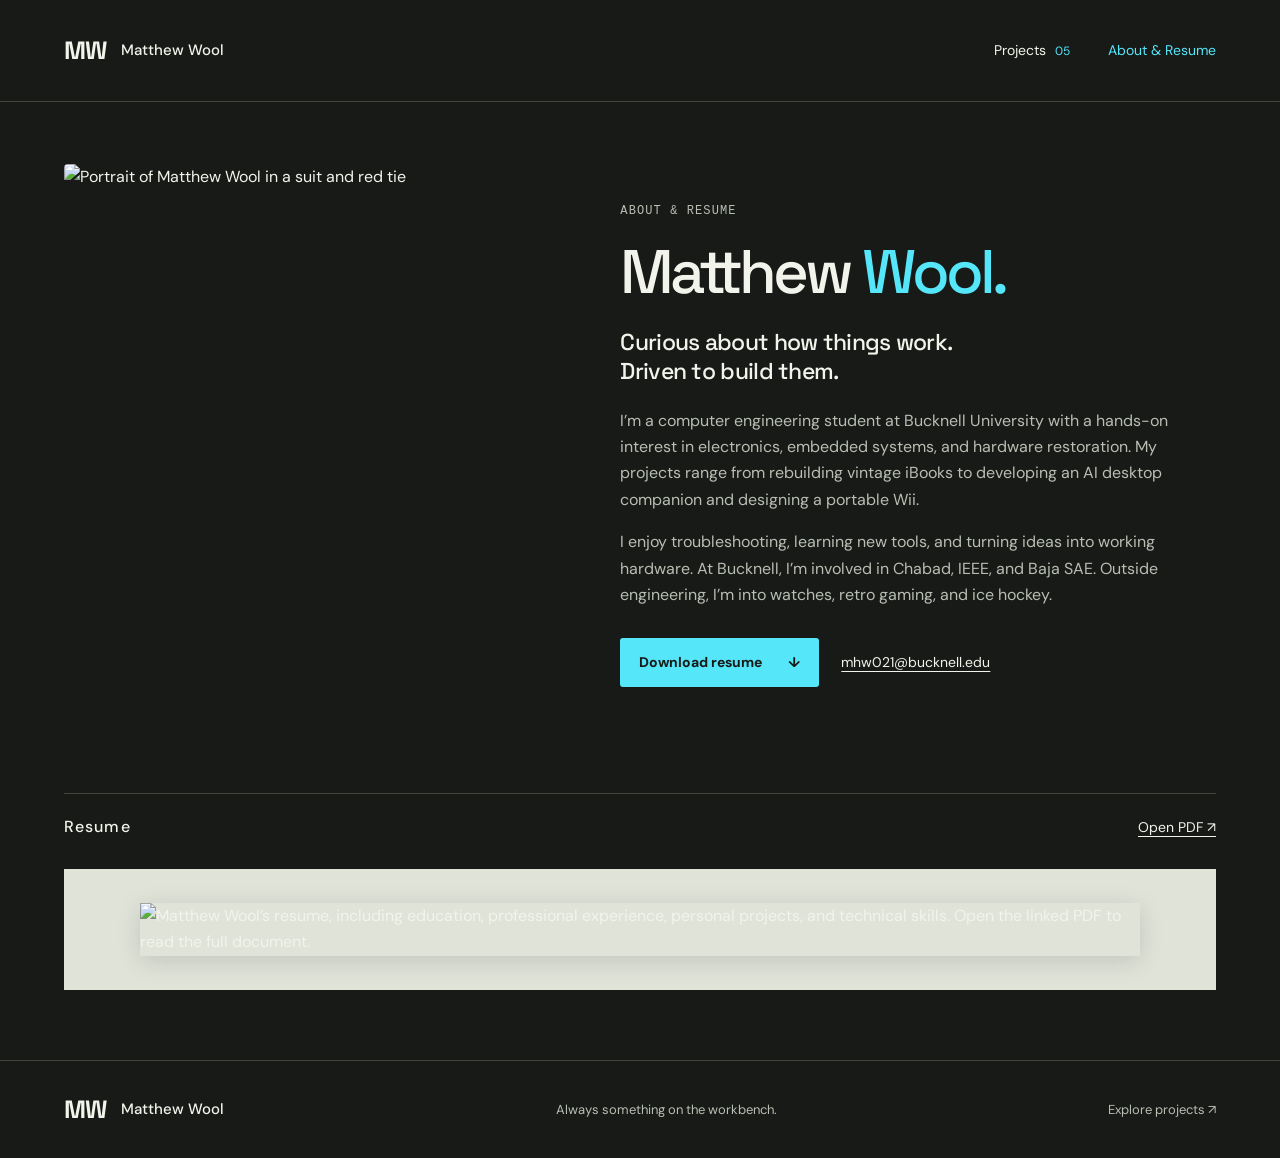
==== about.html @ efd928ee "Add files via upload" ====
<!doctype html>
<html lang="en"><head><meta charset="utf-8"><meta name="viewport" content="width=device-width,initial-scale=1"><title>About &amp; Resume — Matthew Wool</title><meta name="description" content="About Matthew Wool, a computer engineering student at Bucknell University. View and download his resume."><link rel="icon" href="data:image/svg+xml,%3Csvg xmlns='http://www.w3.org/2000/svg' viewBox='0 0 32 32'%3E%3Crect width='32' height='32' rx='6' fill='%2355e6fa'/%3E%3Ctext x='4' y='23' font-family='Arial' font-weight='bold' font-size='20' fill='%23191b18'%3EM%3C/text%3E%3C/svg%3E"><link rel="stylesheet" href="style.css"></head>
<body><a class="skip" href="#about-me">Skip to content</a><header><a class="brand" href="index.html">MW<span>Matthew Wool</span></a><nav aria-label="Main navigation"><a href="index.html#projects">Projects <span>05</span></a><a href="about.html" aria-current="page">About &amp; Resume</a></nav></header>
<main class="resume-page"><section id="about-me" class="bio"><div class="bio-portrait"><img src="assets/matthew-wool-portrait.jpg" alt="Portrait of Matthew Wool in a suit and red tie" width="1111" height="1416"></div><div class="bio-copy"><span class="eyebrow">ABOUT &amp; RESUME</span><h1>Matthew <em>Wool.</em></h1><h2>Curious about how things work.<br>Driven to build them.</h2><p>I’m a computer engineering student at Bucknell University with a hands-on interest in electronics, embedded systems, and hardware restoration. My projects range from rebuilding vintage iBooks to developing an AI desktop companion and designing a portable Wii.</p><p>I enjoy troubleshooting, learning new tools, and turning ideas into working hardware. At Bucknell, I’m involved in Chabad, IEEE, and Baja SAE. Outside engineering, I’m into watches, retro gaming, and ice hockey.</p><div class="resume-actions"><a class="button" href="assets/matthew-wool-resume.pdf" download="Matthew-Wool-Resume.pdf">Download resume <span aria-hidden="true">↓</span></a><a class="text-link" href="mailto:mhw021@bucknell.edu">mhw021@bucknell.edu</a></div></div></section>
<section class="resume-document" aria-labelledby="resume-heading"><div class="section-label"><h2 id="resume-heading">Resume</h2><a class="text-link" href="assets/matthew-wool-resume.pdf" target="_blank" rel="noopener">Open PDF ↗</a></div><a class="resume-preview" href="assets/matthew-wool-resume.pdf" target="_blank" rel="noopener" aria-label="Open Matthew Wool’s full resume as a PDF"><img src="assets/resume-preview.png" alt="Matthew Wool’s resume, including education, professional experience, personal projects, and technical skills. Open the linked PDF to read the full document."></a></section></main>
<footer><a class="brand" href="index.html">MW<span>Matthew Wool</span></a><span>Always something on the workbench.</span><a href="index.html#projects">Explore projects ↗</a></footer></body></html>
---- style.css ----
@import url('https://fonts.googleapis.com/css2?family=DM+Sans:wght@400;500;600;700&family=Space+Grotesk:wght@400;500;600;700&display=swap');
:root{color-scheme:dark;--bg:#171a17;--panel:#222621;--text:#f2f4eb;--muted:#b9beb3;--line:#40463b;--accent:#55e6fa}*{box-sizing:border-box}html{scroll-behavior:smooth;scroll-padding-top:28px}body{margin:0;background:var(--bg);color:var(--text);font-family:'DM Sans',Arial,sans-serif;font-size:16px;line-height:1.65}a{color:inherit;text-decoration:none}header,main,footer{max-width:1440px;margin:auto}header{padding:30px 5%;display:flex;align-items:center;justify-content:space-between;border-bottom:1px solid var(--line)}.brand{display:flex;gap:15px;align-items:center;font-family:'Space Grotesk',sans-serif;font-size:25px;font-weight:700;letter-spacing:-1px}.brand span{font-family:'DM Sans',sans-serif;letter-spacing:0;font-size:15px;font-weight:500}nav{display:flex;gap:38px;font-size:14px}nav span{color:var(--accent);font-size:12px;margin-left:5px}.hero{padding:48px 5% 65px}.eyebrow,.section-label,.project-meta,.serial,.photo-caption{font-family:monospace;font-size:12px;letter-spacing:1.1px}.eyebrow{display:flex;justify-content:space-between;color:var(--muted)}h1,h2,h3,h4,p{margin:0}h1{font-family:'Space Grotesk',Arial,sans-serif;font-size:clamp(65px,8.8vw,126px);line-height:1.03;letter-spacing:-.065em;font-weight:500;margin:47px 0 37px}h1 em{font-style:normal;color:var(--accent)}.hero-bottom{display:flex;justify-content:space-between;align-items:end;gap:30px}.hero-bottom p{max-width:485px;color:var(--muted);font-size:18px}.round-link{display:flex;gap:25px;align-items:center;font-size:15px}.round-link span{width:48px;height:48px;border:1px solid var(--line);border-radius:50%;display:grid;place-items:center;font-size:25px}.projects{padding:0 5%}.section-label{display:flex;justify-content:space-between;align-items:center;padding:22px 0;border-top:1px solid var(--line)}.section-label h2{font:500 16px 'DM Sans',sans-serif}.section-label>span{color:var(--muted)}.featured{display:grid;grid-template-columns:1fr 1fr;background:#e9ede2;color:#1c2119}.feature-photo{position:relative;min-height:610px}.feature-photo>img{height:100%;width:100%;object-fit:cover;position:absolute}.photo-caption{position:absolute;bottom:20px;left:20px;background:#171a17e8;color:white;padding:9px 12px;font-size:11px}.feature-copy{padding:36px 38px}.project-meta{display:flex;justify-content:space-between;gap:15px;align-items:center;font-size:11px}.badge{border:1px solid #939c88;padding:3px 8px;letter-spacing:0;font:12px 'DM Sans',sans-serif}.feature-copy h3{font:500 clamp(42px,4.8vw,68px)/1.04 'Space Grotesk',sans-serif;letter-spacing:-3px;margin:37px 0 22px}.feature-copy h4{font-size:20px;font-weight:600;line-height:1.4;margin-bottom:13px}.feature-copy>p{color:#51594b}.tags{display:flex;flex-wrap:wrap;gap:7px;margin:24px 0}.tags span{font-size:12px;border:1px solid #959d8d;padding:3px 9px;border-radius:4px}details{border-top:1px solid #a8af9f;margin-top:25px}summary{display:flex;justify-content:space-between;cursor:pointer;padding:17px 0;list-style:none;font-size:14px;font-weight:600}summary::-webkit-details-marker{display:none}summary span{font-size:21px;font-weight:400;line-height:1}details[open] summary span{transform:rotate(45deg)}.notes p{font-size:16px;margin-bottom:16px}.mini-gallery{display:grid;grid-template-columns:1fr 1fr;gap:12px;margin:23px 0}.mini-gallery img{width:100%;height:185px;object-fit:cover}.notes .credit{font-size:13px}.text-link{font-size:14px;text-decoration:underline;text-underline-offset:4px}.project-grid{display:grid;grid-template-columns:1fr 1fr;gap:22px;margin-top:22px}.project{padding:32px 36px;background:var(--panel);display:flex;flex-direction:column}.project>.project-meta{color:var(--muted)}.project-heading{min-height:210px;display:flex;align-items:center;justify-content:space-between;gap:15px;border-bottom:1px solid var(--line);margin-bottom:25px}.large-type{font:500 clamp(29px,3.2vw,47px)/1.12 'Space Grotesk',sans-serif;letter-spacing:-1.8px}.serial{font-size:10px;line-height:2;color:var(--muted);text-align:right}.pip .large-type{color:var(--accent)}.casio .large-type{color:#ff9478}.watches .large-type{color:#c2cdf4}.wii .large-type{color:#a7dce3}.project h3{font-size:22px;line-height:1.3;margin-bottom:14px;font-weight:500;letter-spacing:-.4px}.project>p{color:var(--muted)}.project .tags{margin-bottom:25px}.project .tags span{border-color:var(--line);color:#d1d7c8}.project details{border-color:var(--line);margin-top:auto}.project .notes{color:var(--muted)}.about{margin:90px 5% 65px;padding-top:30px;border-top:1px solid var(--line);display:grid;grid-template-columns:1fr 1.2fr;gap:45px}.about h2{font:500 clamp(36px,4vw,55px)/1.1 'Space Grotesk',sans-serif;letter-spacing:-2px;margin-bottom:26px}.about p{max-width:600px;color:var(--muted);margin-top:16px}footer{border-top:1px solid var(--line);padding:28px 5%;display:flex;justify-content:space-between;align-items:center;gap:22px}footer>span,footer>a:last-child{font-size:13px;color:var(--muted)}a:hover{color:var(--accent)}.featured a:hover{color:#4a6600}summary:hover{opacity:.7}:focus-visible{outline:2px solid var(--accent);outline-offset:6px}.featured :focus-visible{outline-color:#416200}.skip{position:absolute;left:20px;top:-100px;background:var(--accent);color:black;padding:10px;z-index:10}.skip:focus{top:10px}@media(min-width:1600px){body{border-left:1px solid var(--line);border-right:1px solid var(--line);max-width:1440px;margin:auto}}@media(max-width:760px){header{padding:23px 6%}.brand span{font-size:13px}nav{gap:18px}.hero{padding:32px 6% 45px}.eyebrow{font-size:10px}.hero>.eyebrow>span:last-child{display:none}h1{margin:36px 0 27px;font-size:clamp(58px,11.5vw,85px)}.hero-bottom{display:block}.hero-bottom p{font-size:16px}.round-link{margin-top:25px;justify-content:space-between}.projects{padding:0 6%}.section-label>span{font-size:9px}.featured,.project-grid{grid-template-columns:1fr}.feature-photo{min-height:440px}.feature-photo>img{object-position:center 55%}.feature-copy,.project{padding:27px}.feature-copy h3{font-size:57px}.project-heading{min-height:175px}.large-type{font-size:38px}.about{grid-template-columns:1fr;margin:60px 6% 45px;gap:25px}footer{padding:25px 6%;flex-wrap:wrap}footer>span{display:none}.photo-caption{font-size:10px}.project-meta{font-size:10px}}@media(prefers-reduced-motion:reduce){html{scroll-behavior:auto}}

/* About and resume */
.resume-actions{display:flex;align-items:center;flex-wrap:wrap;gap:22px;margin-top:30px}.button{display:inline-flex;align-items:center;gap:26px;background:var(--accent);color:var(--bg);font-size:14px;font-weight:700;padding:13px 19px;border-radius:3px}.button:hover{background:#a0f3ff;color:var(--bg)}nav [aria-current=page]{color:var(--accent)}.resume-page{padding:0 5%}.bio{display:grid;grid-template-columns:1fr 1.2fr;gap:60px;padding:62px 0 68px;align-items:center}.bio h1{font-size:clamp(64px,7.5vw,100px);margin:25px 0 0}.bio-copy h2{font:500 27px/1.25 'Space Grotesk',sans-serif;letter-spacing:-.7px;margin-bottom:22px}.bio-copy p{color:var(--muted);margin-top:16px}.resume-document{padding-bottom:70px}.resume-preview{display:block;background:#dfe3d8;padding:34px;margin-top:10px}.resume-preview img{display:block;width:100%;max-width:1000px;height:auto;margin:auto;box-shadow:0 5px 25px #0002}.resume-document .section-label .text-link{font:14px 'DM Sans',sans-serif;letter-spacing:0}@media(max-width:760px){.resume-page{padding:0 6%}.bio{grid-template-columns:1fr;gap:32px;padding:40px 0}.bio h1{font-size:70px}.bio-copy h2{font-size:24px}.resume-preview{padding:8px}.resume-document{padding-bottom:40px}header .brand span{display:none}nav{gap:16px}.resume-actions{gap:18px}}

/* Project photography */
.build-photo{margin:25px 0;background:#171a17}.build-photo a{display:block}.build-photo img{display:block;width:100%;height:390px;object-fit:cover;object-position:center}.pip .build-photo img{object-position:center 45%}.build-photo figcaption,.watch-detail figcaption{font:11px/1.6 monospace;letter-spacing:1px;color:var(--muted);padding:12px 14px}.watch-detail{margin:23px 0 0}.watch-detail img{display:block;width:100%;height:auto}.watch-detail figcaption{padding-left:0}@media(max-width:760px){.build-photo img{height:360px}}@media(max-width:420px){.build-photo img{height:310px}}

.bio-portrait img{display:block;width:100%;height:auto;border-radius:4px}.bio-copy h1{font-size:clamp(45px,4.8vw,68px);margin:18px 0 24px;line-height:1.05}.bio-portrait{max-width:440px}.bio-copy h2{font-size:23px}@media(max-width:760px){.bio-portrait{max-width:350px;width:100%;margin:auto}.bio-copy h1{font-size:48px}.bio-copy h2{font-size:22px}}
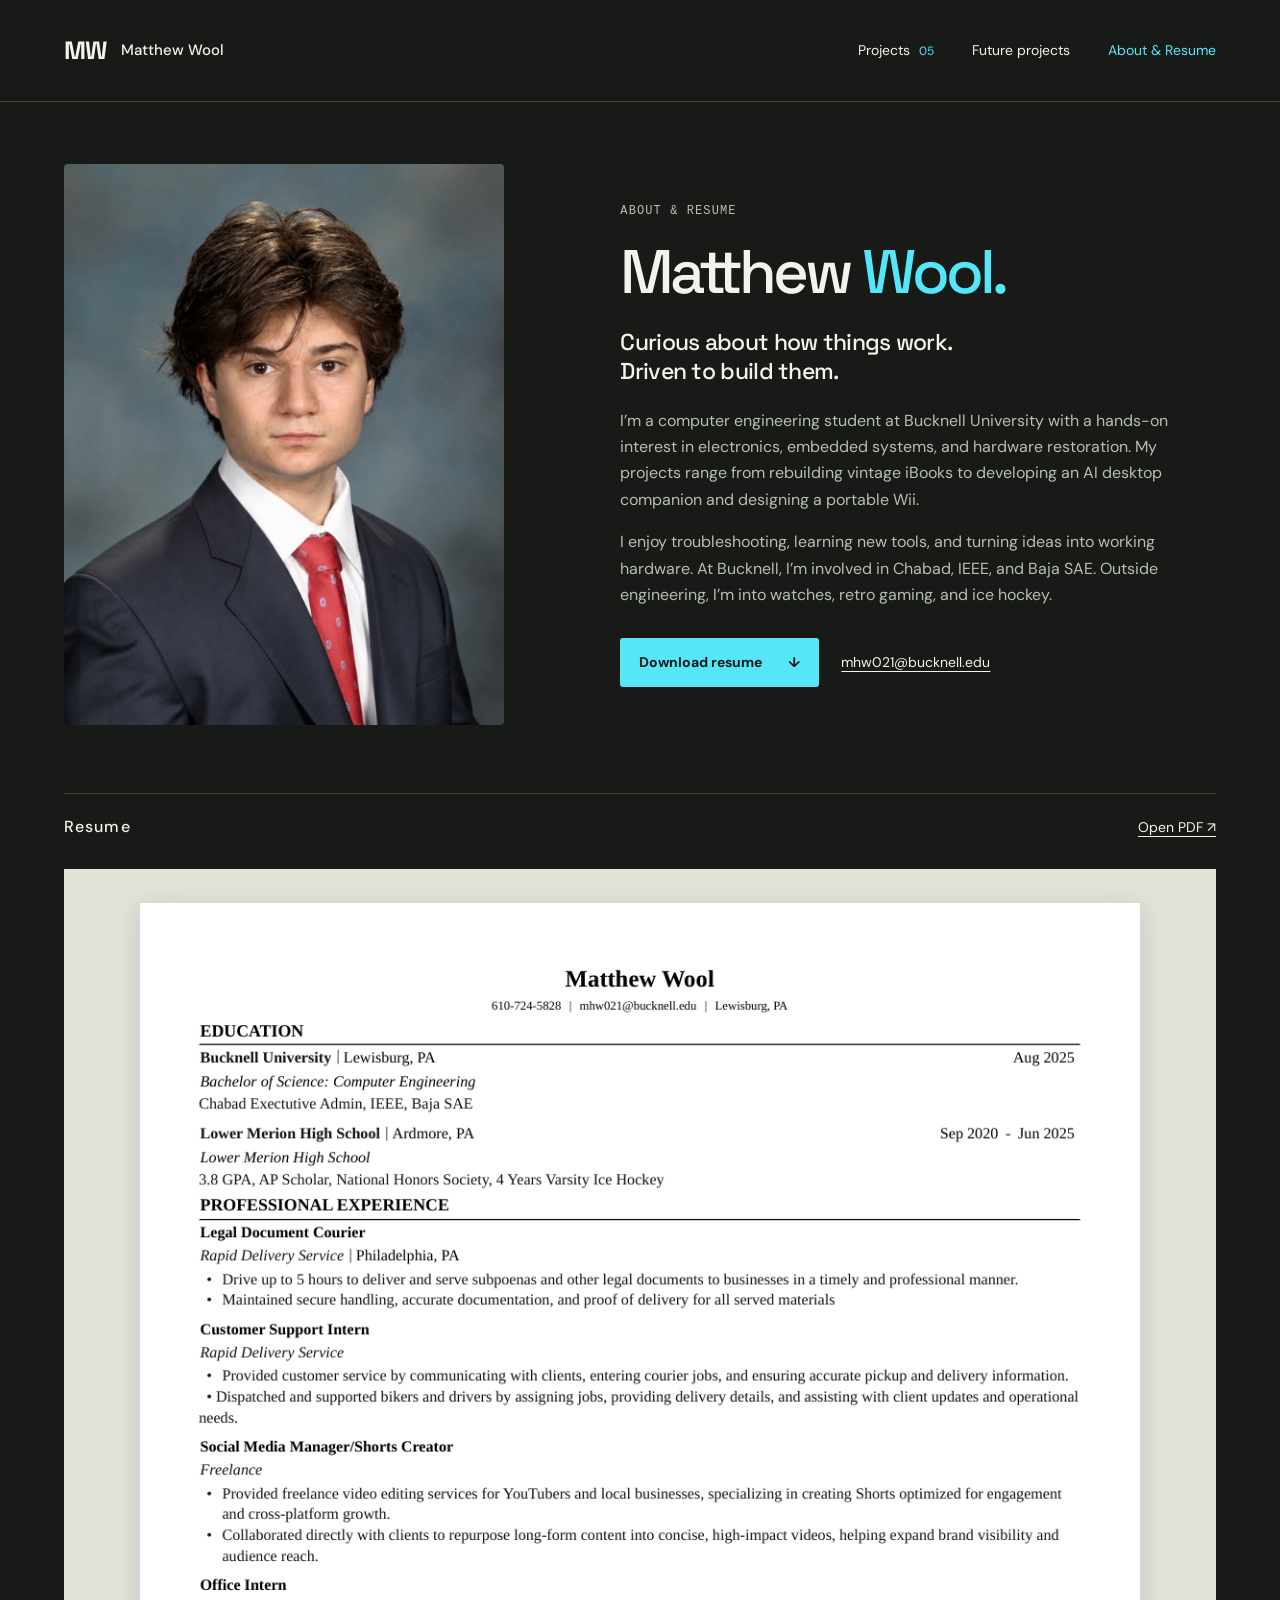
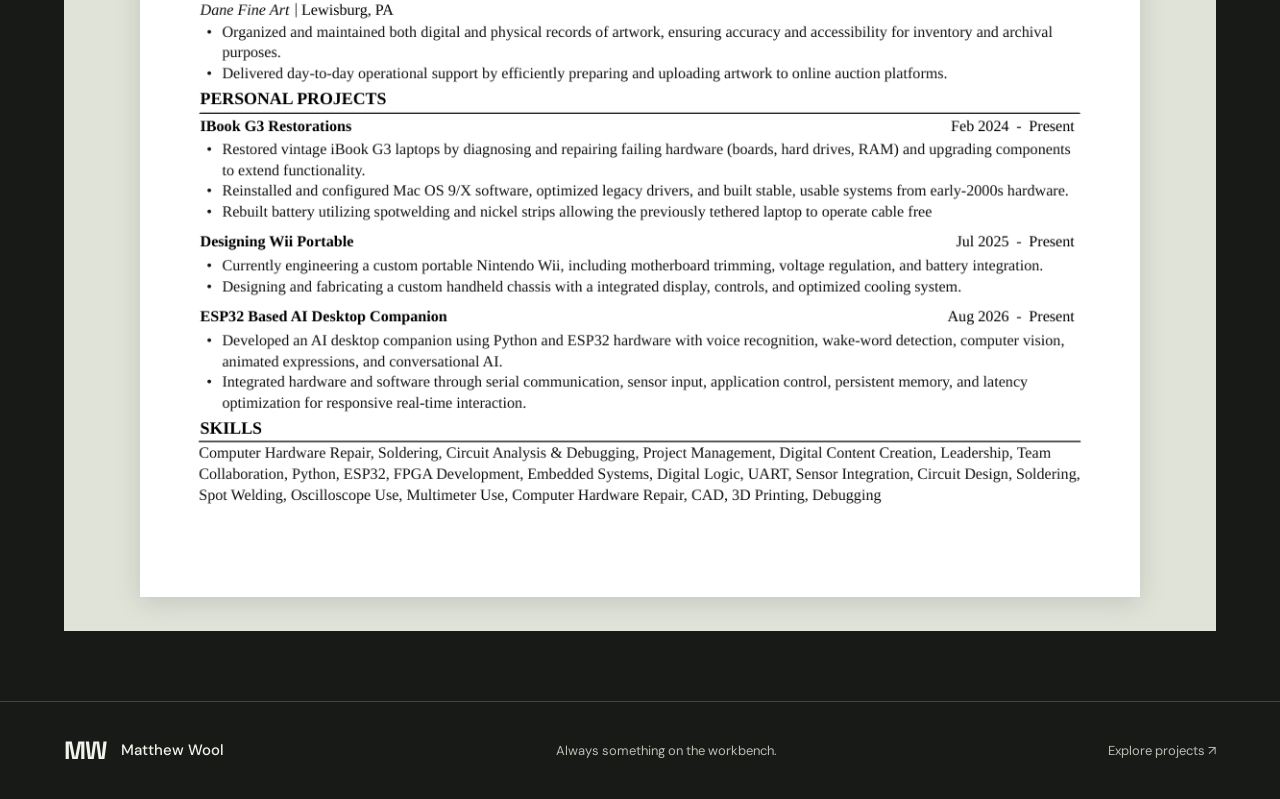
==== commit 7aade199: "Add files via upload" ====
--- a/about.html
+++ b/about.html
@@ -1,6 +1,6 @@
 <!doctype html>
 <html lang="en"><head><meta charset="utf-8"><meta name="viewport" content="width=device-width,initial-scale=1"><title>About &amp; Resume — Matthew Wool</title><meta name="description" content="About Matthew Wool, a computer engineering student at Bucknell University. View and download his resume."><link rel="icon" href="data:image/svg+xml,%3Csvg xmlns='http://www.w3.org/2000/svg' viewBox='0 0 32 32'%3E%3Crect width='32' height='32' rx='6' fill='%2355e6fa'/%3E%3Ctext x='4' y='23' font-family='Arial' font-weight='bold' font-size='20' fill='%23191b18'%3EM%3C/text%3E%3C/svg%3E"><link rel="stylesheet" href="style.css"></head>
-<body><a class="skip" href="#about-me">Skip to content</a><header><a class="brand" href="index.html">MW<span>Matthew Wool</span></a><nav aria-label="Main navigation"><a href="index.html#projects">Projects <span>05</span></a><a href="about.html" aria-current="page">About &amp; Resume</a></nav></header>
+<body><a class="skip" href="#about-me">Skip to content</a><header><a class="brand" href="index.html">MW<span>Matthew Wool</span></a><nav aria-label="Main navigation"><a href="index.html#projects">Projects <span>05</span></a><a href="index.html#future">Future projects</a><a href="about.html" aria-current="page">About &amp; Resume</a></nav></header>
 <main class="resume-page"><section id="about-me" class="bio"><div class="bio-portrait"><img src="assets/matthew-wool-portrait.jpg" alt="Portrait of Matthew Wool in a suit and red tie" width="1111" height="1416"></div><div class="bio-copy"><span class="eyebrow">ABOUT &amp; RESUME</span><h1>Matthew <em>Wool.</em></h1><h2>Curious about how things work.<br>Driven to build them.</h2><p>I’m a computer engineering student at Bucknell University with a hands-on interest in electronics, embedded systems, and hardware restoration. My projects range from rebuilding vintage iBooks to developing an AI desktop companion and designing a portable Wii.</p><p>I enjoy troubleshooting, learning new tools, and turning ideas into working hardware. At Bucknell, I’m involved in Chabad, IEEE, and Baja SAE. Outside engineering, I’m into watches, retro gaming, and ice hockey.</p><div class="resume-actions"><a class="button" href="assets/matthew-wool-resume.pdf" download="Matthew-Wool-Resume.pdf">Download resume <span aria-hidden="true">↓</span></a><a class="text-link" href="mailto:mhw021@bucknell.edu">mhw021@bucknell.edu</a></div></div></section>
 <section class="resume-document" aria-labelledby="resume-heading"><div class="section-label"><h2 id="resume-heading">Resume</h2><a class="text-link" href="assets/matthew-wool-resume.pdf" target="_blank" rel="noopener">Open PDF ↗</a></div><a class="resume-preview" href="assets/matthew-wool-resume.pdf" target="_blank" rel="noopener" aria-label="Open Matthew Wool’s full resume as a PDF"><img src="assets/resume-preview.png" alt="Matthew Wool’s resume, including education, professional experience, personal projects, and technical skills. Open the linked PDF to read the full document."></a></section></main>
 <footer><a class="brand" href="index.html">MW<span>Matthew Wool</span></a><span>Always something on the workbench.</span><a href="index.html#projects">Explore projects ↗</a></footer></body></html>
--- a/style.css
+++ b/style.css
@@ -8,3 +8,6 @@
 .build-photo{margin:25px 0;background:#171a17}.build-photo a{display:block}.build-photo img{display:block;width:100%;height:390px;object-fit:cover;object-position:center}.pip .build-photo img{object-position:center 45%}.build-photo figcaption,.watch-detail figcaption{font:11px/1.6 monospace;letter-spacing:1px;color:var(--muted);padding:12px 14px}.watch-detail{margin:23px 0 0}.watch-detail img{display:block;width:100%;height:auto}.watch-detail figcaption{padding-left:0}@media(max-width:760px){.build-photo img{height:360px}}@media(max-width:420px){.build-photo img{height:310px}}
 
 .bio-portrait img{display:block;width:100%;height:auto;border-radius:4px}.bio-copy h1{font-size:clamp(45px,4.8vw,68px);margin:18px 0 24px;line-height:1.05}.bio-portrait{max-width:440px}.bio-copy h2{font-size:23px}@media(max-width:760px){.bio-portrait{max-width:350px;width:100%;margin:auto}.bio-copy h1{font-size:48px}.bio-copy h2{font-size:22px}}
+
+/* Project lessons and future work */
+.takeaways{border-top:1px solid var(--line);padding-top:23px;margin:0 0 24px}.takeaways h4{font:500 20px/1.4 'Space Grotesk',sans-serif;margin:0 0 18px}.takeaways dl{margin:0}.takeaways dt{font-size:14px;font-weight:700;color:var(--text);margin:16px 0 7px}.takeaways dd{margin:0;color:var(--muted);font-size:16px;line-height:1.65}.featured .takeaways{border-color:#a8af9f}.featured .takeaways dt{color:#1c2119}.featured .takeaways dd{color:#51594b}.future-projects{margin:65px 5% 0}.future-card{display:grid;grid-template-columns:1.1fr 1fr;gap:55px;border:1px solid var(--line);border-top:3px solid var(--accent);padding:38px;background:var(--panel)}.future-card h3{font:500 36px/1.15 'Space Grotesk',sans-serif;letter-spacing:-1px;margin:20px 0}.future-card p{color:var(--muted);font-size:16px}.future-card h4{font-size:16px;margin:0 0 10px}.future-plan p+h4{margin-top:26px}.future-card .tags{margin-bottom:0}.future-card .tags span{border-color:var(--line)}@media(max-width:760px){header{flex-wrap:wrap;gap:18px}nav{flex-wrap:wrap;font-size:13px;gap:16px}.future-projects{margin:45px 6% 0}.future-card{grid-template-columns:1fr;gap:30px;padding:26px}.future-card h3{font-size:30px}}
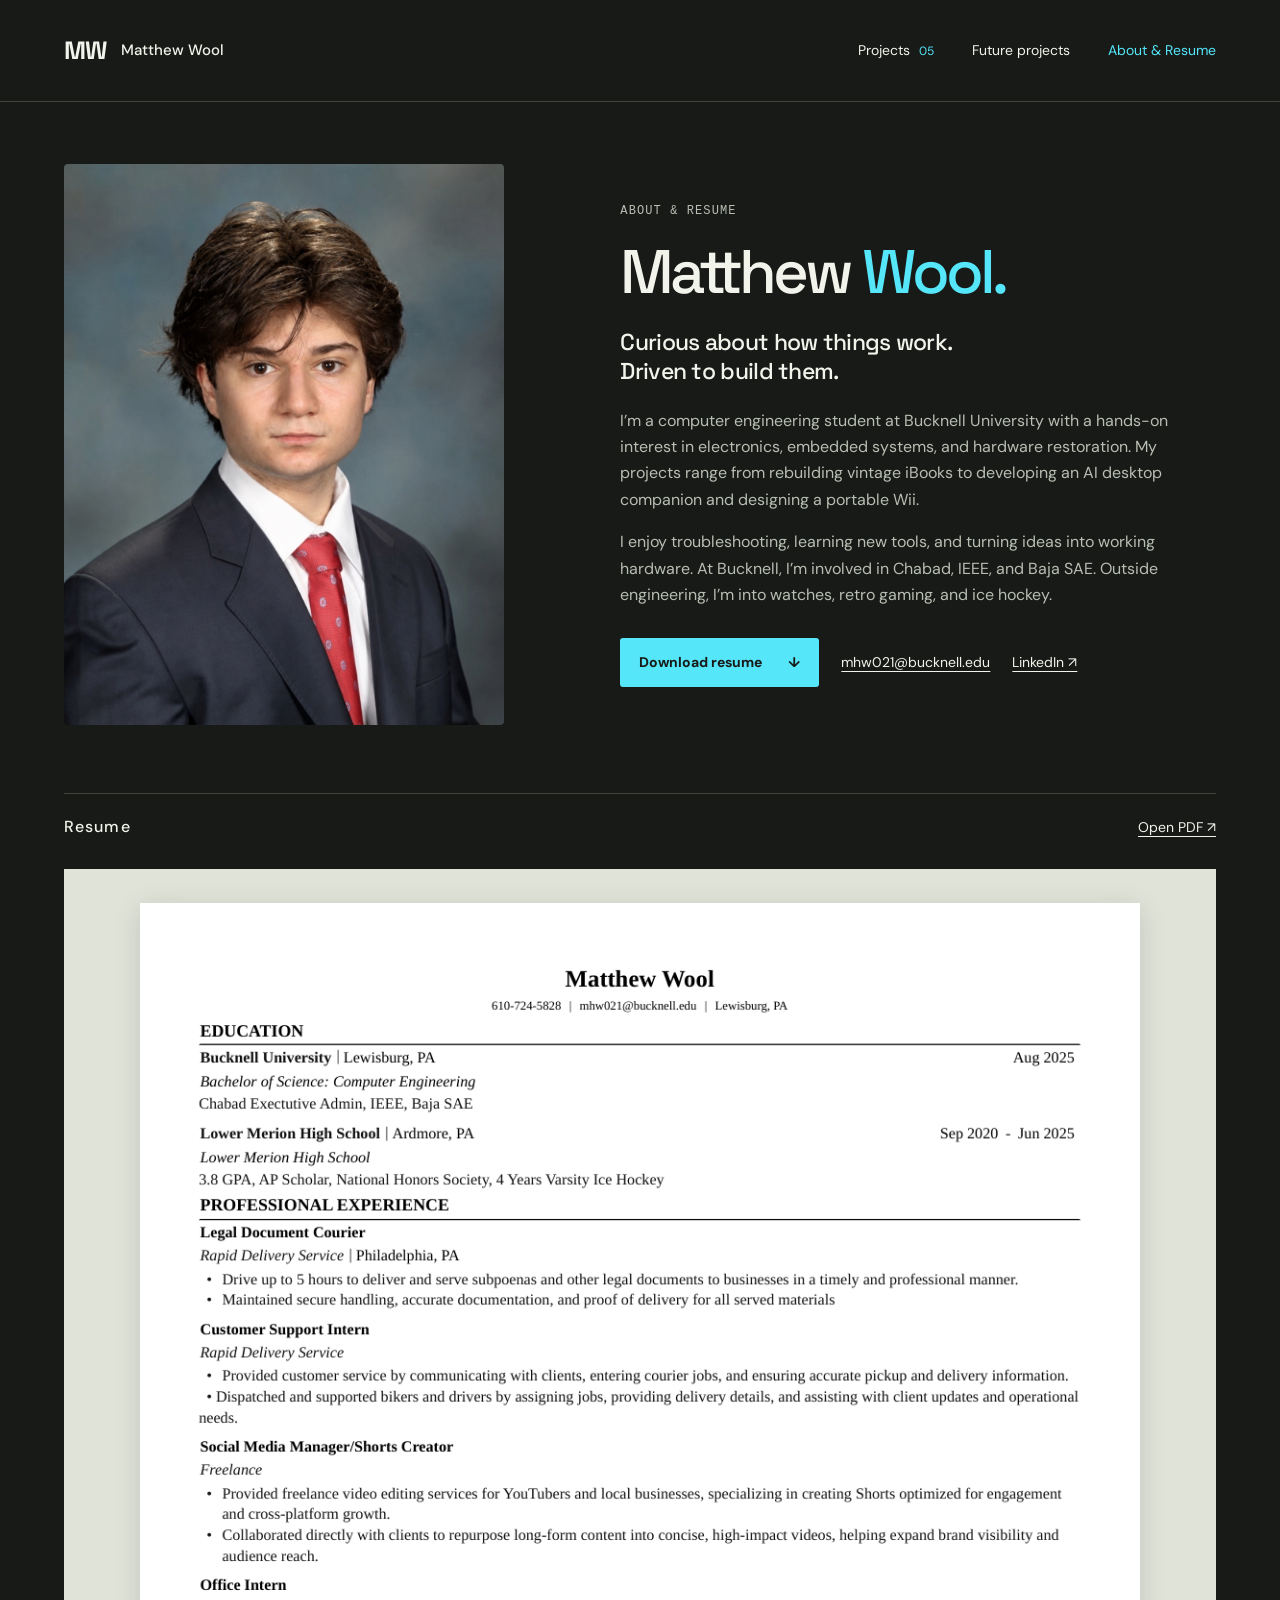
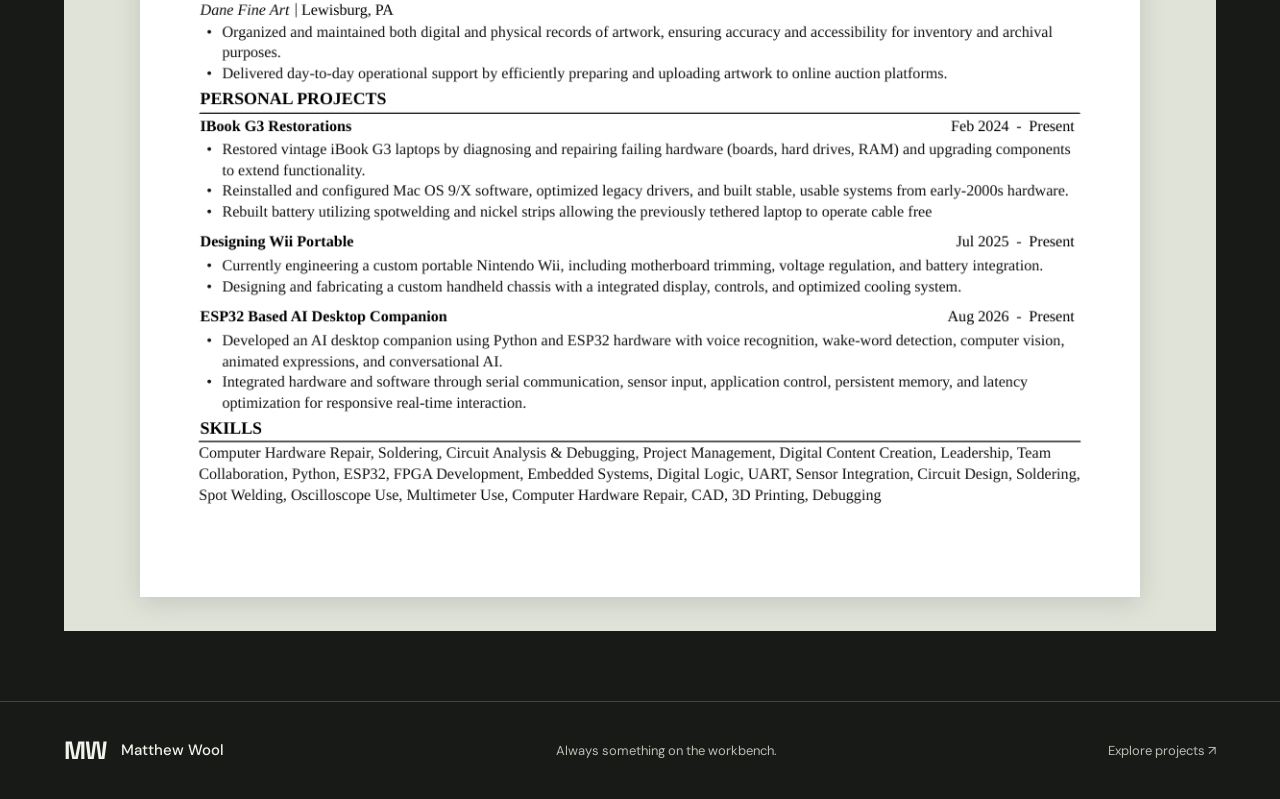
==== commit 04785d35: "Add files via upload" ====
--- a/about.html
+++ b/about.html
@@ -1,6 +1,7 @@
-<!doctype html>
-<html lang="en"><head><meta charset="utf-8"><meta name="viewport" content="width=device-width,initial-scale=1"><title>About &amp; Resume — Matthew Wool</title><meta name="description" content="About Matthew Wool, a computer engineering student at Bucknell University. View and download his resume."><link rel="icon" href="data:image/svg+xml,%3Csvg xmlns='http://www.w3.org/2000/svg' viewBox='0 0 32 32'%3E%3Crect width='32' height='32' rx='6' fill='%2355e6fa'/%3E%3Ctext x='4' y='23' font-family='Arial' font-weight='bold' font-size='20' fill='%23191b18'%3EM%3C/text%3E%3C/svg%3E"><link rel="stylesheet" href="style.css"></head>
-<body><a class="skip" href="#about-me">Skip to content</a><header><a class="brand" href="index.html">MW<span>Matthew Wool</span></a><nav aria-label="Main navigation"><a href="index.html#projects">Projects <span>05</span></a><a href="index.html#future">Future projects</a><a href="about.html" aria-current="page">About &amp; Resume</a></nav></header>
-<main class="resume-page"><section id="about-me" class="bio"><div class="bio-portrait"><img src="assets/matthew-wool-portrait.jpg" alt="Portrait of Matthew Wool in a suit and red tie" width="1111" height="1416"></div><div class="bio-copy"><span class="eyebrow">ABOUT &amp; RESUME</span><h1>Matthew <em>Wool.</em></h1><h2>Curious about how things work.<br>Driven to build them.</h2><p>I’m a computer engineering student at Bucknell University with a hands-on interest in electronics, embedded systems, and hardware restoration. My projects range from rebuilding vintage iBooks to developing an AI desktop companion and designing a portable Wii.</p><p>I enjoy troubleshooting, learning new tools, and turning ideas into working hardware. At Bucknell, I’m involved in Chabad, IEEE, and Baja SAE. Outside engineering, I’m into watches, retro gaming, and ice hockey.</p><div class="resume-actions"><a class="button" href="assets/matthew-wool-resume.pdf" download="Matthew-Wool-Resume.pdf">Download resume <span aria-hidden="true">↓</span></a><a class="text-link" href="mailto:mhw021@bucknell.edu">mhw021@bucknell.edu</a></div></div></section>
-<section class="resume-document" aria-labelledby="resume-heading"><div class="section-label"><h2 id="resume-heading">Resume</h2><a class="text-link" href="assets/matthew-wool-resume.pdf" target="_blank" rel="noopener">Open PDF ↗</a></div><a class="resume-preview" href="assets/matthew-wool-resume.pdf" target="_blank" rel="noopener" aria-label="Open Matthew Wool’s full resume as a PDF"><img src="assets/resume-preview.png" alt="Matthew Wool’s resume, including education, professional experience, personal projects, and technical skills. Open the linked PDF to read the full document."></a></section></main>
+<!DOCTYPE html>
+
+<html lang="en"><head><meta charset="utf-8"/><meta content="width=device-width,initial-scale=1" name="viewport"/><title>About &amp; Resume — Matthew Wool</title><meta content="About Matthew Wool, a computer engineering student at Bucknell University. View and download his resume." name="description"/><link href="data:image/svg+xml,%3Csvg xmlns='http://www.w3.org/2000/svg' viewBox='0 0 32 32'%3E%3Crect width='32' height='32' rx='6' fill='%2355e6fa'/%3E%3Ctext x='4' y='23' font-family='Arial' font-weight='bold' font-size='20' fill='%23191b18'%3EM%3C/text%3E%3C/svg%3E" rel="icon"/><link href="style.css" rel="stylesheet"/></head>
+<body><a class="skip" href="#about-me">Skip to content</a><header><a class="brand" href="index.html">MW<span>Matthew Wool</span></a><nav aria-label="Main navigation"><a href="index.html#projects">Projects <span>05</span></a><a href="index.html#future">Future projects</a><a aria-current="page" href="about.html">About &amp; Resume</a></nav></header>
+<main class="resume-page"><section class="bio" id="about-me"><div class="bio-portrait"><img alt="Portrait of Matthew Wool in a suit and red tie" height="1416" src="assets/matthew-wool-portrait.jpg" width="1111"/></div><div class="bio-copy"><span class="eyebrow">ABOUT &amp; RESUME</span><h1>Matthew <em>Wool.</em></h1><h2>Curious about how things work.<br/>Driven to build them.</h2><p>I’m a computer engineering student at Bucknell University with a hands-on interest in electronics, embedded systems, and hardware restoration. My projects range from rebuilding vintage iBooks to developing an AI desktop companion and designing a portable Wii.</p><p>I enjoy troubleshooting, learning new tools, and turning ideas into working hardware. At Bucknell, I’m involved in Chabad, IEEE, and Baja SAE. Outside engineering, I’m into watches, retro gaming, and ice hockey.</p><div class="resume-actions"><a class="button" download="Matthew-Wool-Resume.pdf" href="assets/matthew-wool-resume.pdf">Download resume <span aria-hidden="true">↓</span></a><a class="text-link" href="mailto:mhw021@bucknell.edu">mhw021@bucknell.edu</a><a class="text-link" href="https://www.linkedin.com/in/matthew-wool-7a2507309/" rel="noopener" target="_blank">LinkedIn ↗</a></div></div></section>
+<section aria-labelledby="resume-heading" class="resume-document"><div class="section-label"><h2 id="resume-heading">Resume</h2><a class="text-link" href="assets/matthew-wool-resume.pdf" rel="noopener" target="_blank">Open PDF ↗</a></div><a aria-label="Open Matthew Wool’s full resume as a PDF" class="resume-preview" href="assets/matthew-wool-resume.pdf" rel="noopener" target="_blank"><img alt="Matthew Wool’s resume, including education, professional experience, personal projects, and technical skills. Open the linked PDF to read the full document." src="assets/resume-preview.png"/></a></section></main>
 <footer><a class="brand" href="index.html">MW<span>Matthew Wool</span></a><span>Always something on the workbench.</span><a href="index.html#projects">Explore projects ↗</a></footer></body></html>
--- a/style.css
+++ b/style.css
@@ -11,3 +11,6 @@
 
 /* Project lessons and future work */
 .takeaways{border-top:1px solid var(--line);padding-top:23px;margin:0 0 24px}.takeaways h4{font:500 20px/1.4 'Space Grotesk',sans-serif;margin:0 0 18px}.takeaways dl{margin:0}.takeaways dt{font-size:14px;font-weight:700;color:var(--text);margin:16px 0 7px}.takeaways dd{margin:0;color:var(--muted);font-size:16px;line-height:1.65}.featured .takeaways{border-color:#a8af9f}.featured .takeaways dt{color:#1c2119}.featured .takeaways dd{color:#51594b}.future-projects{margin:65px 5% 0}.future-card{display:grid;grid-template-columns:1.1fr 1fr;gap:55px;border:1px solid var(--line);border-top:3px solid var(--accent);padding:38px;background:var(--panel)}.future-card h3{font:500 36px/1.15 'Space Grotesk',sans-serif;letter-spacing:-1px;margin:20px 0}.future-card p{color:var(--muted);font-size:16px}.future-card h4{font-size:16px;margin:0 0 10px}.future-plan p+h4{margin-top:26px}.future-card .tags{margin-bottom:0}.future-card .tags span{border-color:var(--line)}@media(max-width:760px){header{flex-wrap:wrap;gap:18px}nav{flex-wrap:wrap;font-size:13px;gap:16px}.future-projects{margin:45px 6% 0}.future-card{grid-template-columns:1fr;gap:30px;padding:26px}.future-card h3{font-size:30px}}
+
+/* Preserve the full Casio collage and frame the featured prototype. */
+.casio-photo img{height:auto;object-fit:contain}.featured.pip .feature-photo>img{object-position:center}.featured.pip{border-top:3px solid var(--accent)}
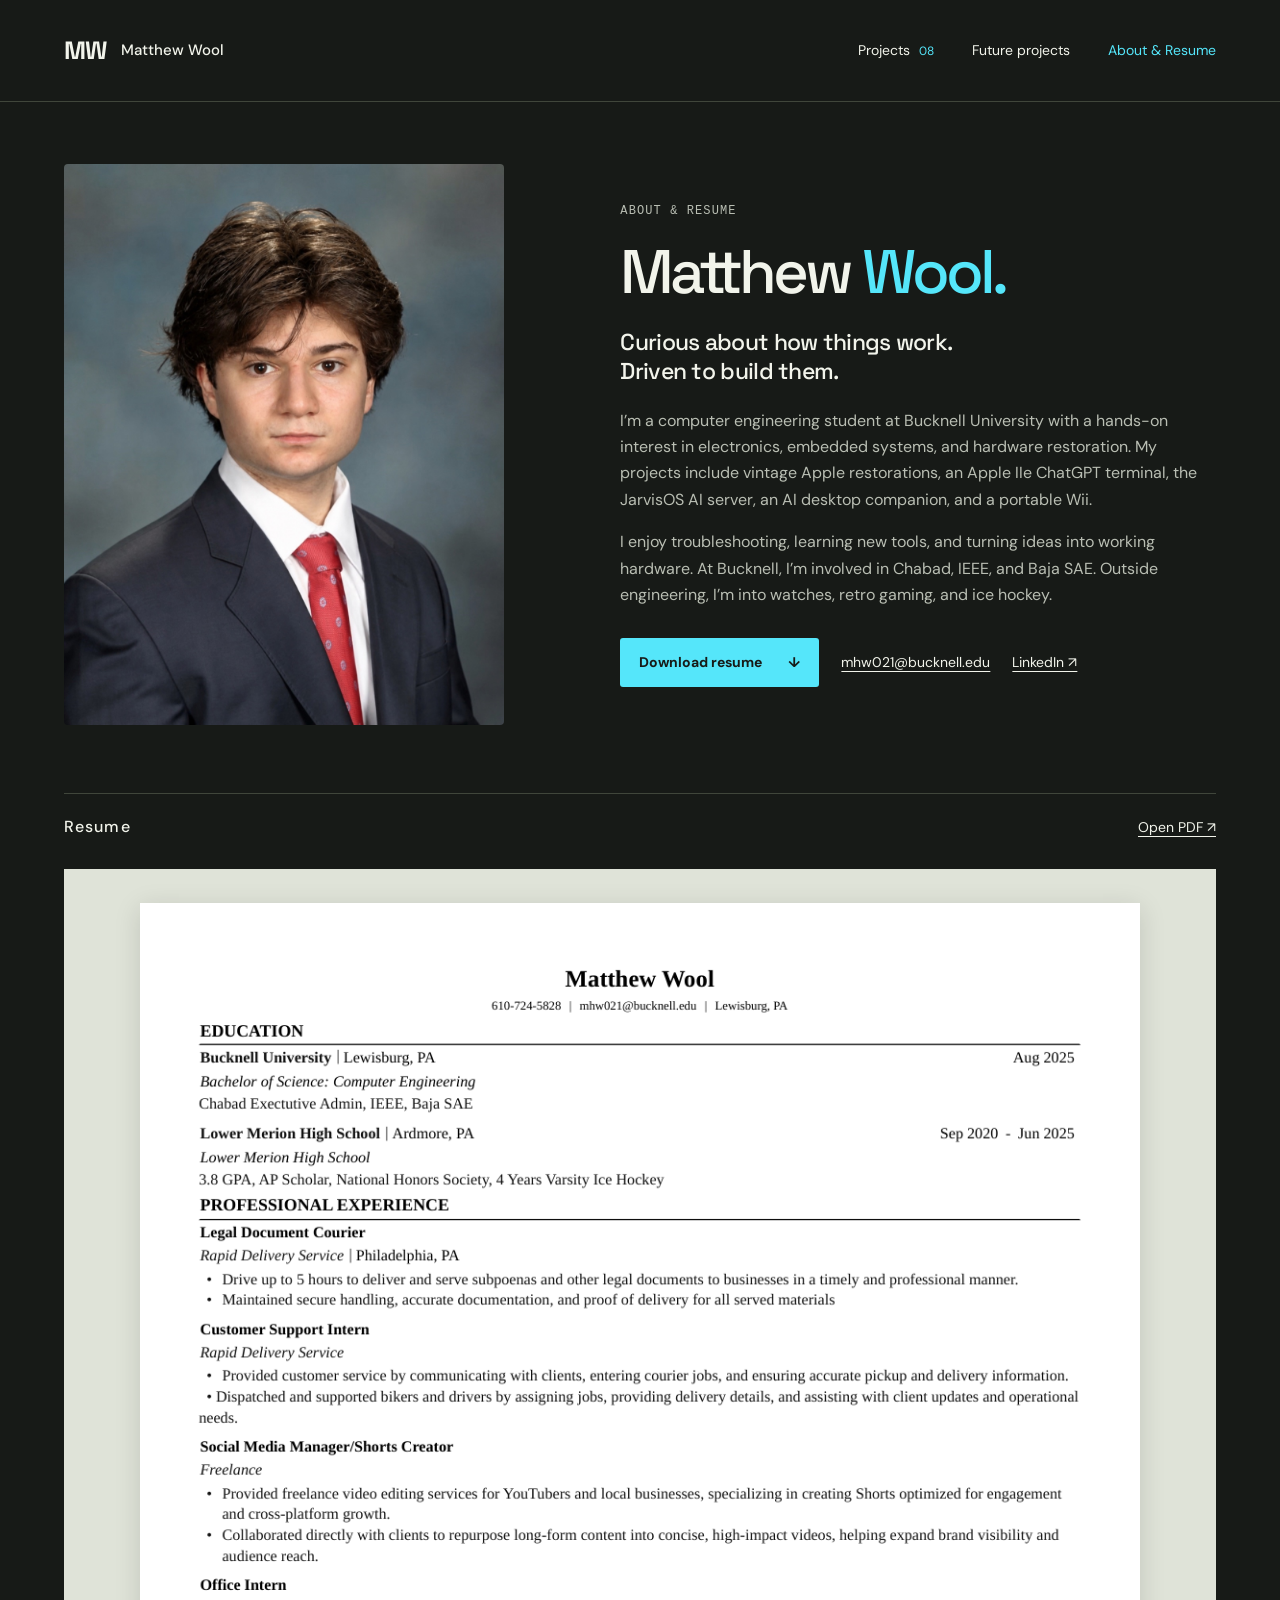
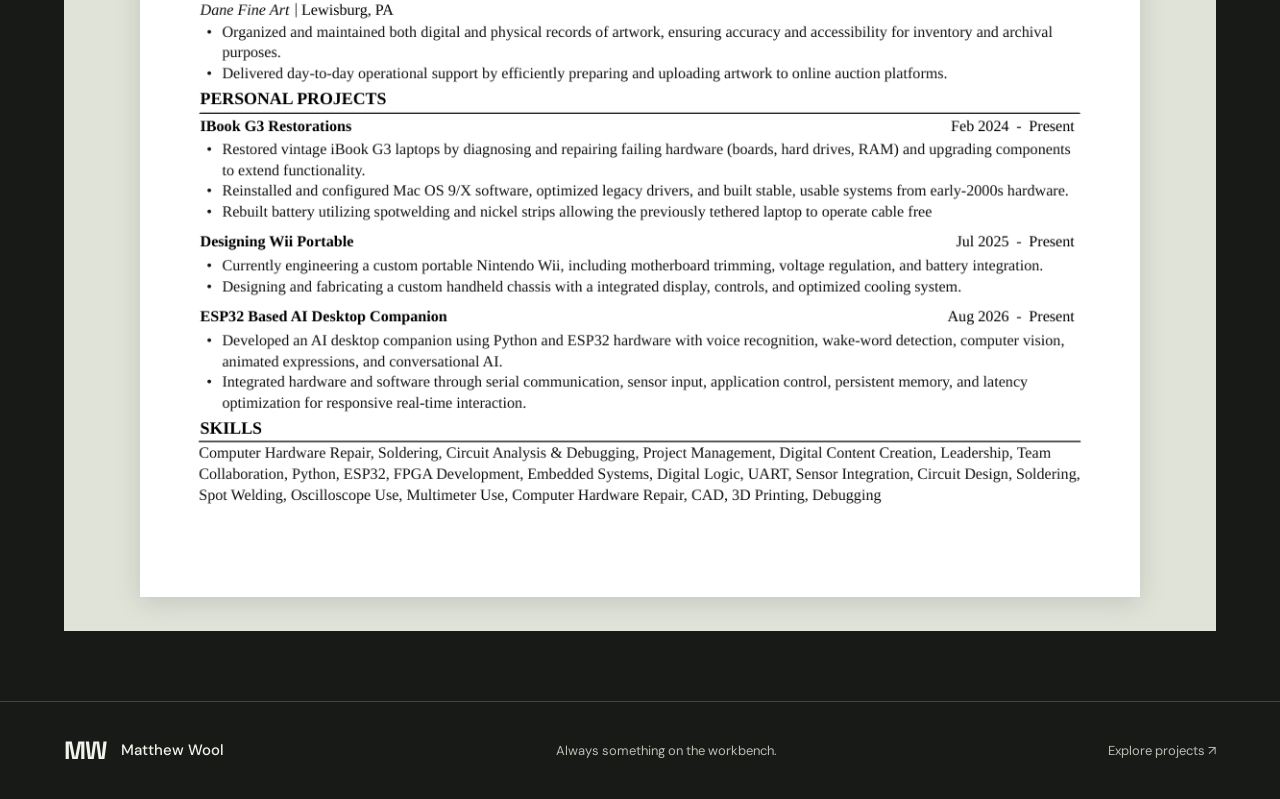
==== commit 48f67864: "Refresh portfolio bio and project count" ====
--- a/about.html
+++ b/about.html
@@ -1,7 +1,7 @@
 <!DOCTYPE html>
 
 <html lang="en"><head><meta charset="utf-8"/><meta content="width=device-width,initial-scale=1" name="viewport"/><title>About &amp; Resume — Matthew Wool</title><meta content="About Matthew Wool, a computer engineering student at Bucknell University. View and download his resume." name="description"/><link href="data:image/svg+xml,%3Csvg xmlns='http://www.w3.org/2000/svg' viewBox='0 0 32 32'%3E%3Crect width='32' height='32' rx='6' fill='%2355e6fa'/%3E%3Ctext x='4' y='23' font-family='Arial' font-weight='bold' font-size='20' fill='%23191b18'%3EM%3C/text%3E%3C/svg%3E" rel="icon"/><link href="style.css" rel="stylesheet"/></head>
-<body><a class="skip" href="#about-me">Skip to content</a><header><a class="brand" href="index.html">MW<span>Matthew Wool</span></a><nav aria-label="Main navigation"><a href="index.html#projects">Projects <span>05</span></a><a href="index.html#future">Future projects</a><a aria-current="page" href="about.html">About &amp; Resume</a></nav></header>
-<main class="resume-page"><section class="bio" id="about-me"><div class="bio-portrait"><img alt="Portrait of Matthew Wool in a suit and red tie" height="1416" src="assets/matthew-wool-portrait.jpg" width="1111"/></div><div class="bio-copy"><span class="eyebrow">ABOUT &amp; RESUME</span><h1>Matthew <em>Wool.</em></h1><h2>Curious about how things work.<br/>Driven to build them.</h2><p>I’m a computer engineering student at Bucknell University with a hands-on interest in electronics, embedded systems, and hardware restoration. My projects range from rebuilding vintage iBooks to developing an AI desktop companion and designing a portable Wii.</p><p>I enjoy troubleshooting, learning new tools, and turning ideas into working hardware. At Bucknell, I’m involved in Chabad, IEEE, and Baja SAE. Outside engineering, I’m into watches, retro gaming, and ice hockey.</p><div class="resume-actions"><a class="button" download="Matthew-Wool-Resume.pdf" href="assets/matthew-wool-resume.pdf">Download resume <span aria-hidden="true">↓</span></a><a class="text-link" href="mailto:mhw021@bucknell.edu">mhw021@bucknell.edu</a><a class="text-link" href="https://www.linkedin.com/in/matthew-wool-7a2507309/" rel="noopener" target="_blank">LinkedIn ↗</a></div></div></section>
+<body><a class="skip" href="#about-me">Skip to content</a><header><a class="brand" href="index.html">MW<span>Matthew Wool</span></a><nav aria-label="Main navigation"><a href="index.html#projects">Projects <span>08</span></a><a href="index.html#future">Future projects</a><a aria-current="page" href="about.html">About &amp; Resume</a></nav></header>
+<main class="resume-page"><section class="bio" id="about-me"><div class="bio-portrait"><img alt="Portrait of Matthew Wool in a suit and red tie" height="1416" src="assets/matthew-wool-portrait.jpg" width="1111"/></div><div class="bio-copy"><span class="eyebrow">ABOUT &amp; RESUME</span><h1>Matthew <em>Wool.</em></h1><h2>Curious about how things work.<br/>Driven to build them.</h2><p>I’m a computer engineering student at Bucknell University with a hands-on interest in electronics, embedded systems, and hardware restoration. My projects include vintage Apple restorations, an Apple IIe ChatGPT terminal, the JarvisOS AI server, an AI desktop companion, and a portable Wii.</p><p>I enjoy troubleshooting, learning new tools, and turning ideas into working hardware. At Bucknell, I’m involved in Chabad, IEEE, and Baja SAE. Outside engineering, I’m into watches, retro gaming, and ice hockey.</p><div class="resume-actions"><a class="button" download="Matthew-Wool-Resume.pdf" href="assets/matthew-wool-resume.pdf">Download resume <span aria-hidden="true">↓</span></a><a class="text-link" href="mailto:mhw021@bucknell.edu">mhw021@bucknell.edu</a><a class="text-link" href="https://www.linkedin.com/in/matthew-wool-7a2507309/" rel="noopener" target="_blank">LinkedIn ↗</a></div></div></section>
 <section aria-labelledby="resume-heading" class="resume-document"><div class="section-label"><h2 id="resume-heading">Resume</h2><a class="text-link" href="assets/matthew-wool-resume.pdf" rel="noopener" target="_blank">Open PDF ↗</a></div><a aria-label="Open Matthew Wool’s full resume as a PDF" class="resume-preview" href="assets/matthew-wool-resume.pdf" rel="noopener" target="_blank"><img alt="Matthew Wool’s resume, including education, professional experience, personal projects, and technical skills. Open the linked PDF to read the full document." src="assets/resume-preview.png"/></a></section></main>
 <footer><a class="brand" href="index.html">MW<span>Matthew Wool</span></a><span>Always something on the workbench.</span><a href="index.html#projects">Explore projects ↗</a></footer></body></html>
